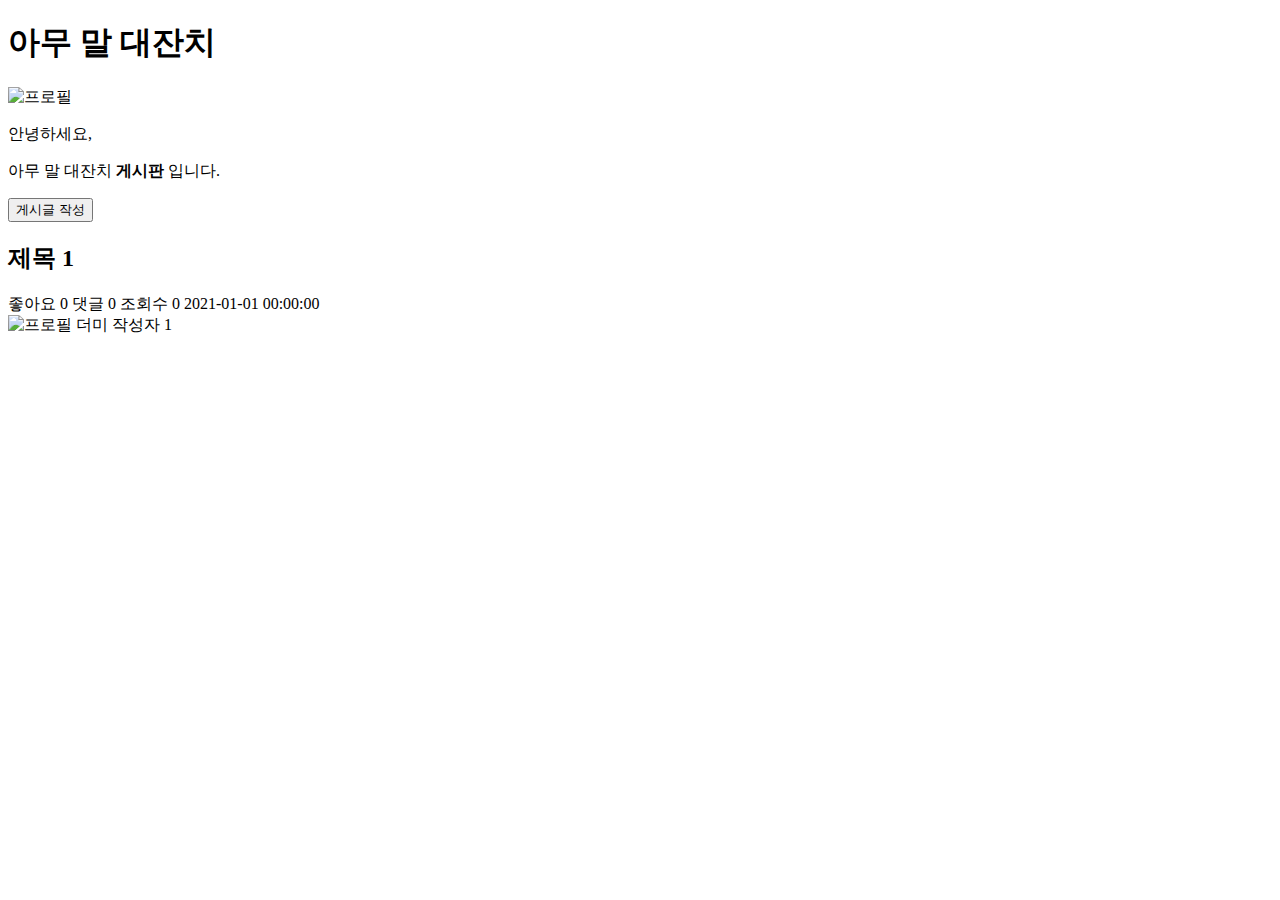
==== post/index/index.html @ ddf955ca "디렉토리 변경" ====
<!DOCTYPE html>
<html lang="ko">
<head>
    <meta charset="UTF-8">
    <meta name="viewport" content="width=device-width, initial-scale=1.0">
    <title>아무 말 대잔치</title>
    <link rel="stylesheet" href="../css/index.css">
</head>
<body>
    <header>
        <h1>아무 말 대잔치</h1>
        <div class="profile-container">
            <img src="../images/default-profile.png" alt="프로필" class="profile-image">
        </div>
    </header>

    <main>
        <div class="welcome-message">
            <p>안녕하세요,</p>
            <p>아무 말 대잔치 <strong>게시판</strong> 입니다.</p>
            <button class="write-button">게시글 작성</button>
        </div>

        <div class="post-list">
            <div class="post-item">
                <h2>제목 1</h2>
                <div class="post-info">
                    <span>좋아요 0 댓글 0 조회수 0</span>
                    <span class="date">2021-01-01 00:00:00</span>
                </div>
                <div class="post-author">
                    <img src="../images/default-profile.png" alt="프로필" class="author-image">
                    <span>더미 작성자 1</span>
                </div>
            </div>
        </div>
    </main>
    <script src="../js/index.js"></script>
</body>
</html>
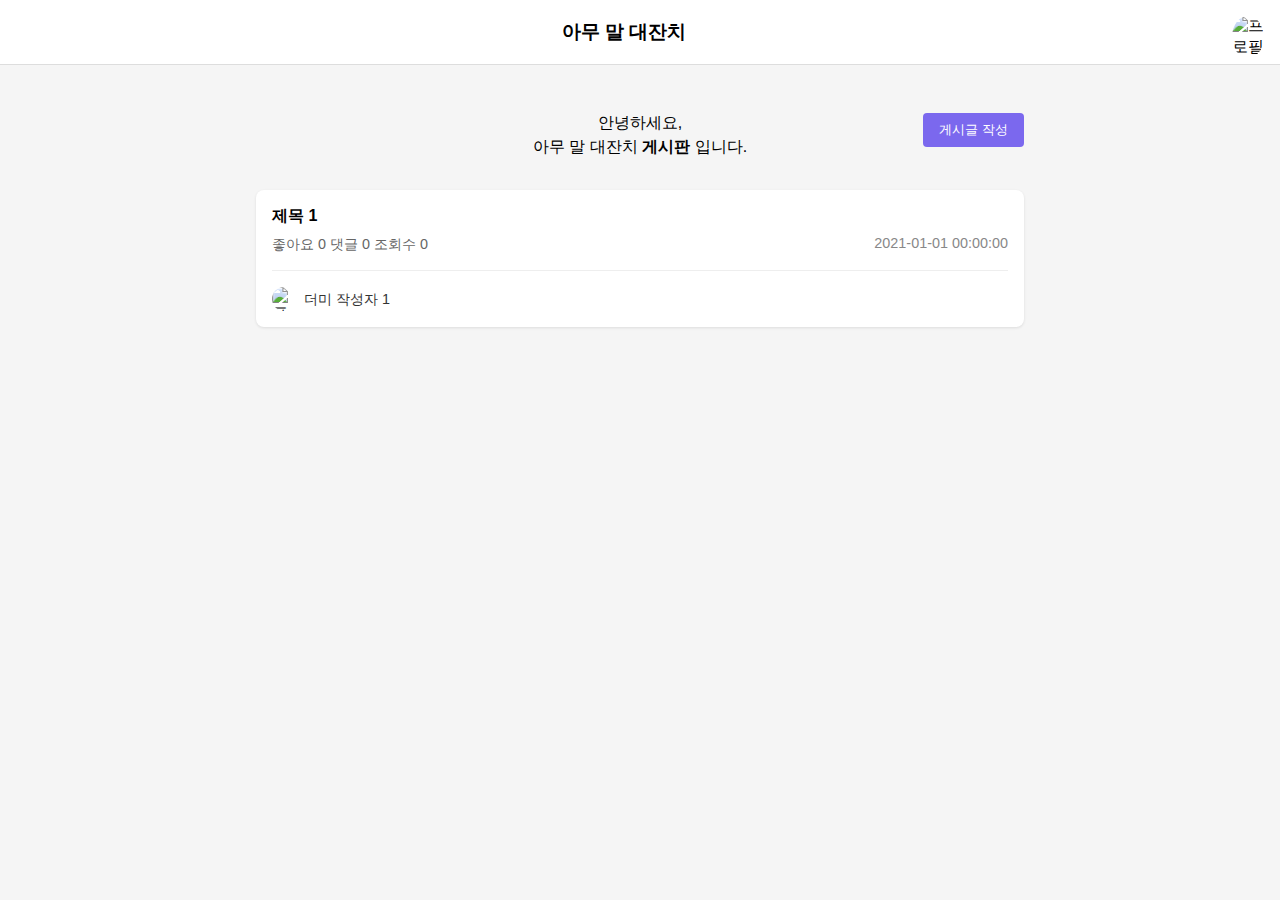
==== commit b14348bf: "디렉토리 변경" ====
--- a/post/index/index.html
+++ b/post/index/index.html
@@ -4,7 +4,7 @@
     <meta charset="UTF-8">
     <meta name="viewport" content="width=device-width, initial-scale=1.0">
     <title>아무 말 대잔치</title>
-    <link rel="stylesheet" href="../css/index.css">
+    <link rel="stylesheet" href="index.css">
 </head>
 <body>
     <header>
@@ -35,6 +35,6 @@
             </div>
         </div>
     </main>
-    <script src="../js/index.js"></script>
+    <script src="index.js"></script>
 </body>
 </html>--- a/post/index/index.css
+++ b/post/index/index.css
@@ -0,0 +1,117 @@
+* {
+    margin: 0;
+    padding: 0;
+    box-sizing: border-box;
+}
+
+body {
+    font-family: Arial, sans-serif;
+    background-color: #f5f5f5;
+}
+
+/* 헤더 */
+header {
+    background-color: white;
+    border-bottom: 1px solid #ddd;
+    padding: 1rem;
+    display: flex;
+    justify-content: space-between;
+    align-items: center;
+}
+
+header h1 {
+    font-size: 1.2rem;
+    text-align: center;
+    flex-grow: 1;
+}
+
+.profile-container {
+    width: 32px;
+    height: 32px;
+}
+
+.profile-image {
+    width: 100%;
+    height: 100%;
+    border-radius: 50%;
+}
+
+/* 메인 컨텐츠 */
+main {
+    max-width: 800px;
+    margin: 0 auto;
+    padding: 1rem;
+}
+
+/* 환영 메시지 */
+.welcome-message {
+    text-align: center;
+    margin: 2rem 0;
+    position: relative;
+}
+
+.welcome-message p {
+    margin: 0.2rem 0;
+}
+
+.write-button {
+    position: absolute;
+    right: 0;
+    top: 0;
+    background-color: #7B68EE;
+    color: white;
+    border: none;
+    padding: 0.5rem 1rem;
+    border-radius: 4px;
+    cursor: pointer;
+}
+
+/* 게시글 목록 */
+.post-list {
+    margin-top: 2rem;
+}
+
+.post-item {
+    background: white;
+    border-radius: 8px;
+    padding: 1rem;
+    margin-bottom: 1rem;
+    box-shadow: 0 1px 3px rgba(0,0,0,0.1);
+}
+
+.post-item h2 {
+    font-size: 1rem;
+    margin-bottom: 0.5rem;
+}
+
+.post-info {
+    display: flex;
+    justify-content: space-between;
+    color: #666;
+    font-size: 0.9rem;
+    margin-bottom: 1rem;
+}
+
+.post-info .date {
+    color: #888;
+}
+
+.post-author {
+    display: flex;
+    align-items: center;
+    gap: 0.5rem;
+    margin-top: 1rem;
+    padding-top: 1rem;
+    border-top: 1px solid #eee;
+}
+
+.author-image {
+    width: 24px;
+    height: 24px;
+    border-radius: 50%;
+}
+
+.post-author span {
+    font-size: 0.9rem;
+    color: #333;
+}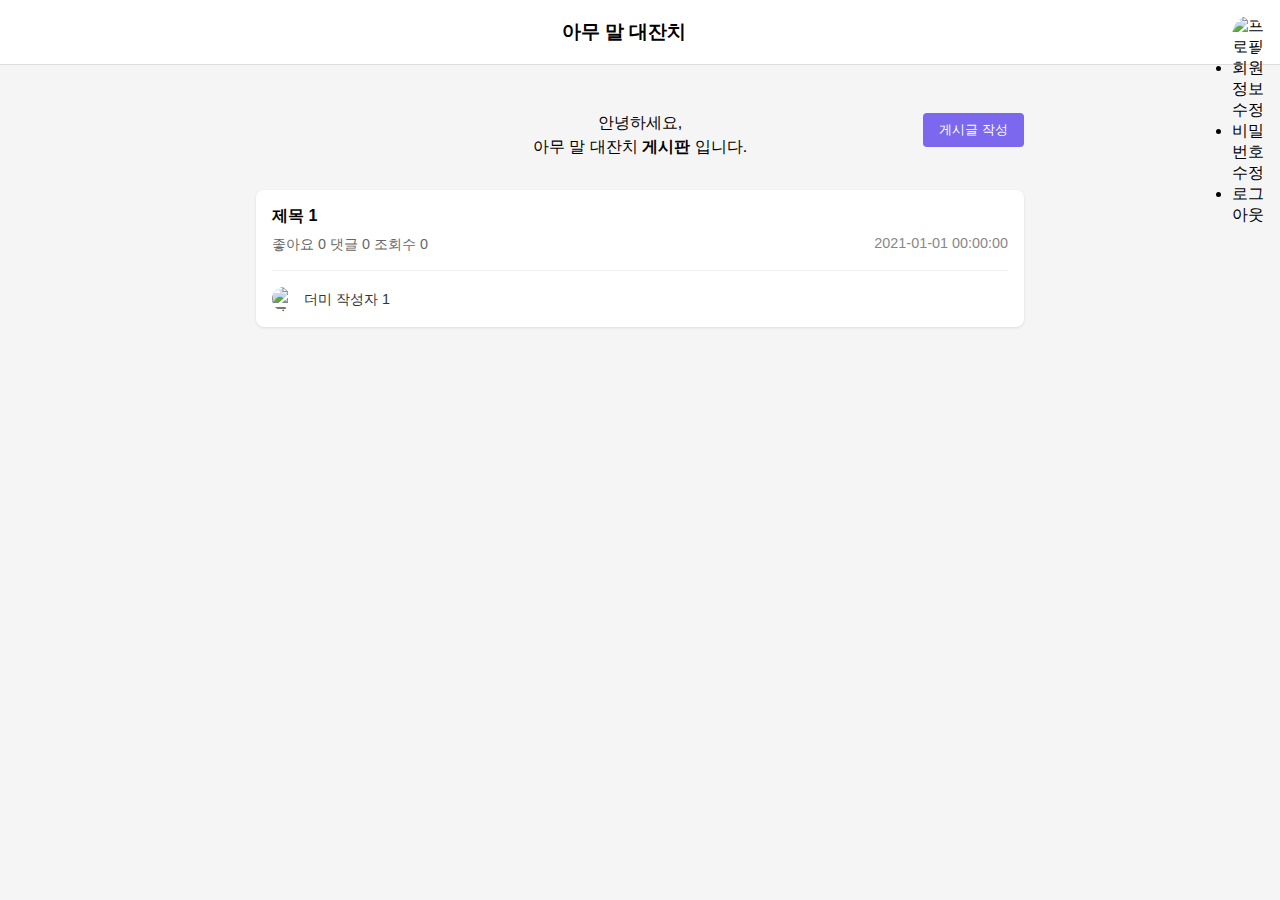
==== commit 1c6359b5: "header 변경" ====
--- a/post/index/index.html
+++ b/post/index/index.html
@@ -1,3 +1,4 @@
+<!-- 게시글 목록 조회 -->
 <!DOCTYPE html>
 <html lang="ko">
 <head>
@@ -10,8 +11,12 @@
     <header>
         <h1>아무 말 대잔치</h1>
         <div class="profile-container">
-            <img src="../images/default-profile.png" alt="프로필" class="profile-image">
-        </div>
+            <img src="../images/default-profile.png" alt="프로필" class="profile-image" id="profileDropdown">
+            <ul class="menu-list" id="menuList">
+                <li class="active">회원정보수정</li>
+                <li>비밀번호수정</li>
+                <li>로그아웃</li>
+            </ul>
     </header>
 
     <main>
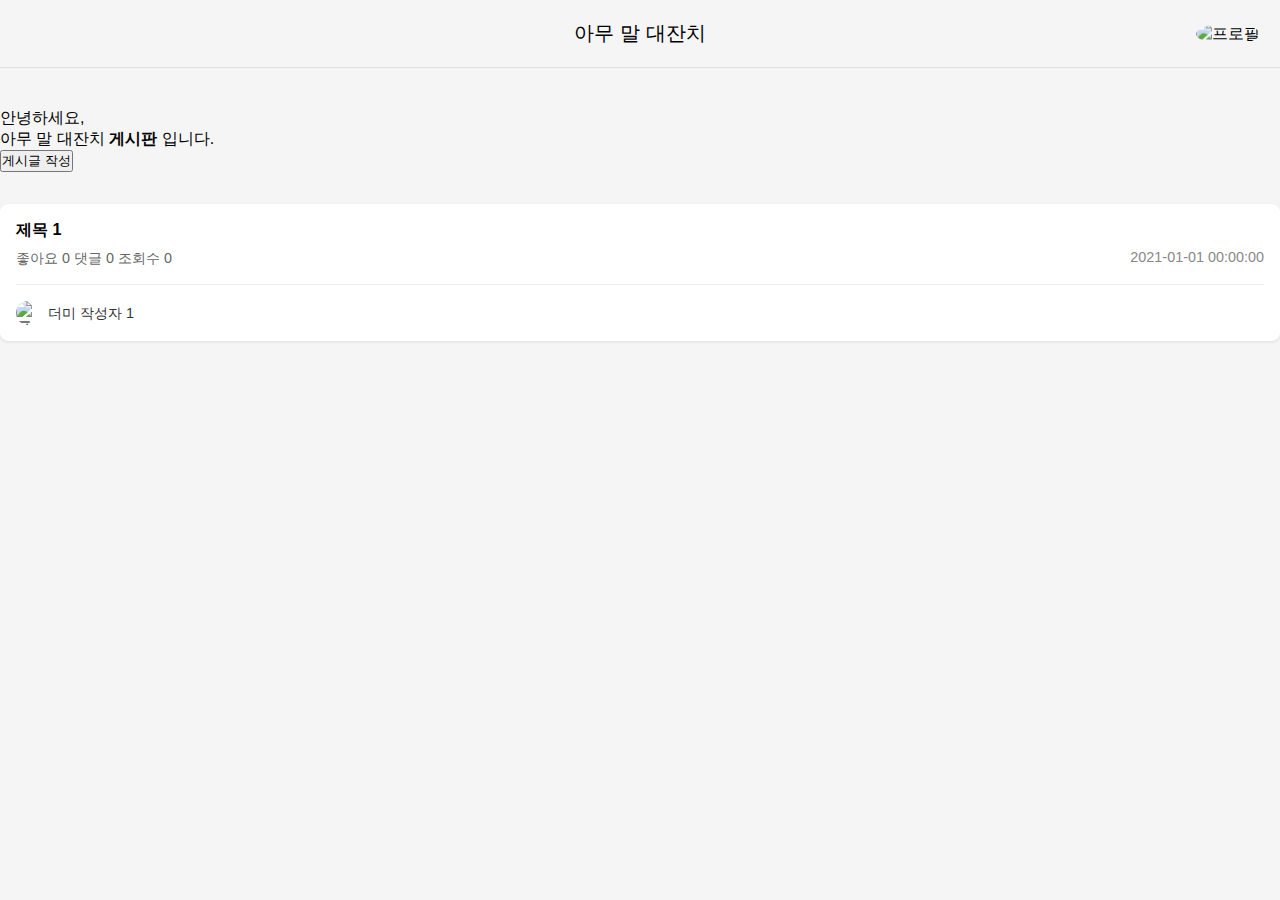
==== commit deae6082: "header 수정" ====
--- a/post/index/index.html
+++ b/post/index/index.html
@@ -10,14 +10,15 @@
 <body>
     <header>
         <h1>아무 말 대잔치</h1>
-        <div class="profile-container">
-            <img src="../images/default-profile.png" alt="프로필" class="profile-image" id="profileDropdown">
-            <ul class="menu-list" id="menuList">
-                <li class="active">회원정보수정</li>
-                <li>비밀번호수정</li>
-                <li>로그아웃</li>
-            </ul>
-    </header>
+            <div class="profile-container">
+                <img src="../images/default-profile.png" alt="프로필" class="profile-image" id="profileDropdown">
+                <ul class="menu-list" id="menuList">
+                    <li class="active">회원정보수정</li>
+                    <li>비밀번호수정</li>
+                    <li>로그아웃</li>
+                </ul>
+            </div>
+        </header>
 
     <main>
         <div class="welcome-message">
--- a/post/index/index.css
+++ b/post/index/index.css
@@ -9,61 +9,85 @@
     background-color: #f5f5f5;
 }
 
-/* 헤더 */
+/* 헤더 스타일 */
 header {
-    background-color: white;
-    border-bottom: 1px solid #ddd;
-    padding: 1rem;
     display: flex;
-    justify-content: space-between;
+    justify-content: center;
     align-items: center;
+    position: relative;
+    margin-bottom: 40px;
+    padding: 20px 0;
+    border-bottom: 1px solid #e0e0e0;
+    width: 100%;
 }
 
 header h1 {
-    font-size: 1.2rem;
-    text-align: center;
-    flex-grow: 1;
+    font-size: 20px;
+    font-weight: 500;
 }
 
 .profile-container {
-    width: 32px;
-    height: 32px;
+    position: absolute;
+    right: 20px;
+    top: 50%;
+    transform: translateY(-50%);
 }
 
 .profile-image {
-    width: 100%;
-    height: 100%;
+    width: 40px;
+    height: 40px;
     border-radius: 50%;
+    cursor: pointer;
+    object-fit: cover;
 }
 
-/* 메인 컨텐츠 */
-main {
-    max-width: 800px;
-    margin: 0 auto;
-    padding: 1rem;
+/* 드롭다운 메뉴 */
+.menu-list {
+    position: absolute;
+    top: 45px;
+    right: 0;
+    background: #fff;
+    border: 1px solid #e0e0e0;
+    border-radius: 4px;
+    width: 150px;
+    padding: 8px 0;
+    box-shadow: 0 2px 4px rgba(0,0,0,0.1);
+    display: none;
+    z-index: 1000;
 }
 
-/* 환영 메시지 */
-.welcome-message {
-    text-align: center;
-    margin: 2rem 0;
-    position: relative;
+.menu-list.show {
+    display: block;
 }
 
-.welcome-message p {
-    margin: 0.2rem 0;
+.menu-list li {
+    list-style: none;
+    padding: 8px 16px;
+    font-size: 14px;
+    cursor: pointer;
 }
 
-.write-button {
-    position: absolute;
-    right: 0;
-    top: 0;
-    background-color: #7B68EE;
-    color: white;
-    border: none;
-    padding: 0.5rem 1rem;
-    border-radius: 4px;
-    cursor: pointer;
+.menu-list li:hover {
+    background-color: #f5f5f5;
+}
+
+/* 반응형 스타일 */
+@media (max-width: 480px) {
+    .container {
+        padding: 0;
+    }
+    
+    .main-content {
+        padding: 0 16px;
+    }
+    
+    header h1 {
+        font-size: 18px;
+    }
+    
+    .profile-container {
+        right: 16px;
+    }
 }
 
 /* 게시글 목록 */
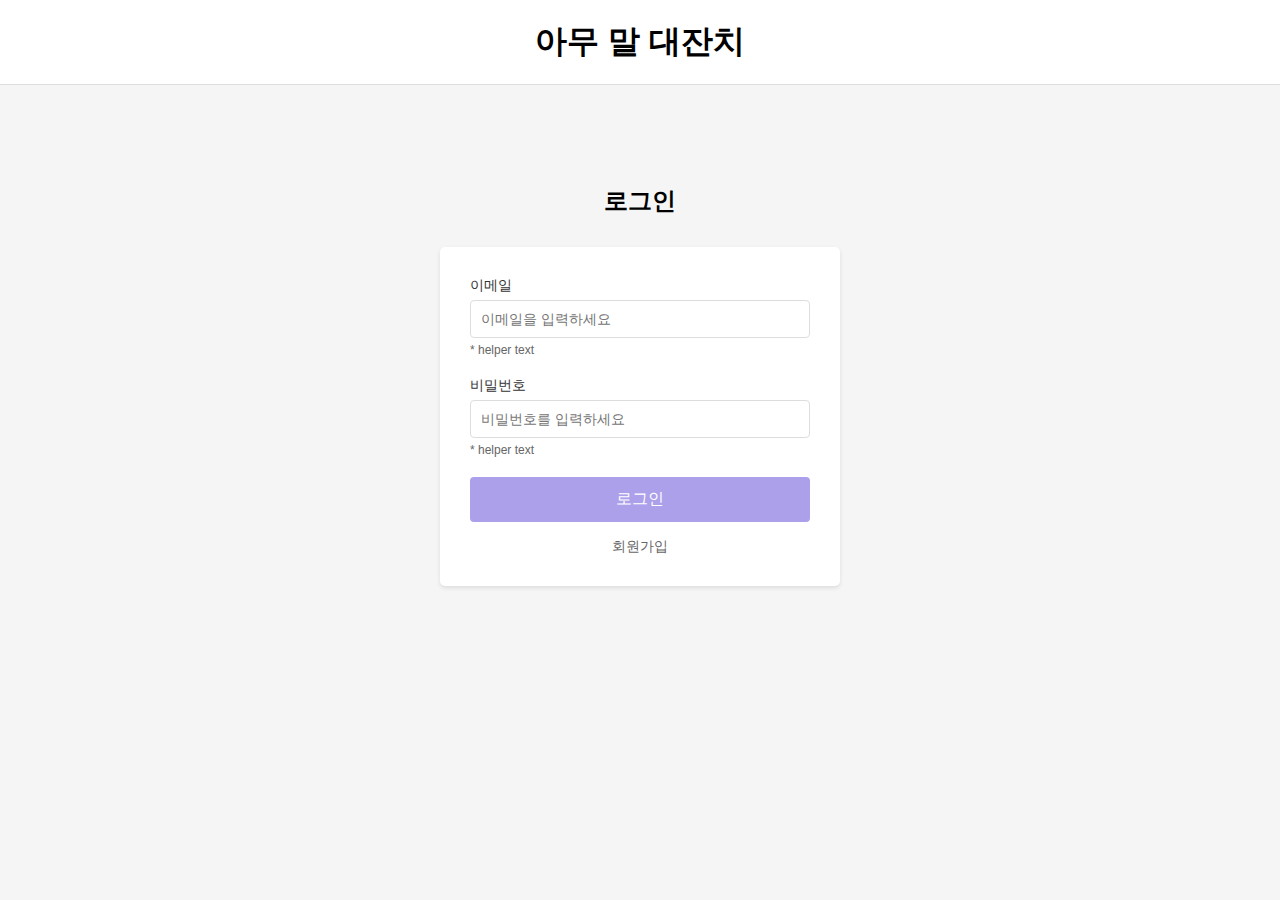
==== commit 0c2420b0: "로그인 유지" ====
--- a/post/index/index.html
+++ b/post/index/index.html
@@ -1,4 +1,4 @@
-<!-- 게시글 목록 조회 -->
+<!-- index.html -->
 <!DOCTYPE html>
 <html lang="ko">
 <head>
@@ -10,15 +10,15 @@
 <body>
     <header>
         <h1>아무 말 대잔치</h1>
-            <div class="profile-container">
-                <img src="../images/default-profile.png" alt="프로필" class="profile-image" id="profileDropdown">
-                <ul class="menu-list" id="menuList">
-                    <li class="active">회원정보수정</li>
-                    <li>비밀번호수정</li>
-                    <li>로그아웃</li>
-                </ul>
-            </div>
-        </header>
+        <div class="profile-container">
+            <img src="../images/default-profile.png" alt="프로필" class="profile-image" id="profileDropdown">
+            <ul class="menu-list" id="menuList">
+                <li>회원정보수정</li>
+                <li>비밀번호수정</li>
+                <li>로그아웃</li>
+            </ul>
+        </div>
+    </header>
 
     <main>
         <div class="welcome-message">
@@ -28,15 +28,15 @@
         </div>
 
         <div class="post-list">
-            <div class="post-item">
-                <h2>제목 1</h2>
+            <div class="post-item" data-post-id="1">
+                <h2>제목</h2>
                 <div class="post-info">
                     <span>좋아요 0 댓글 0 조회수 0</span>
-                    <span class="date">2021-01-01 00:00:00</span>
+                    <span class="date">2024-02-17</span>
                 </div>
                 <div class="post-author">
                     <img src="../images/default-profile.png" alt="프로필" class="author-image">
-                    <span>더미 작성자 1</span>
+                    <span>작성자</span>
                 </div>
             </div>
         </div>
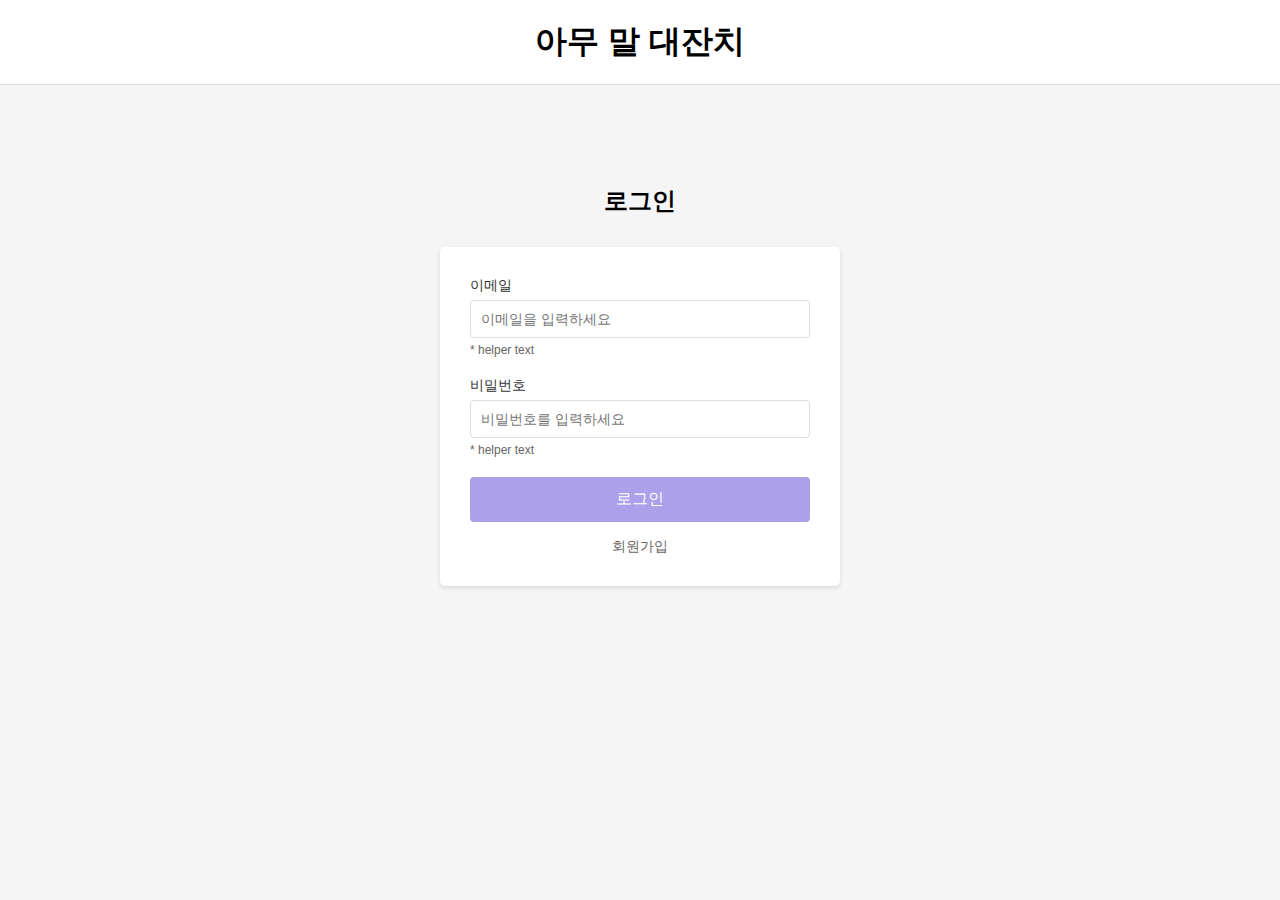
==== commit c265ea50: "api.js 연결" ====
--- a/post/index/index.html
+++ b/post/index/index.html
@@ -41,6 +41,7 @@
             </div>
         </div>
     </main>
+    <script src="../../js/api.js"></script>
     <script src="index.js"></script>
 </body>
 </html>--- a/post/index/index.css
+++ b/post/index/index.css
@@ -1,3 +1,4 @@
+/* index.css */
 * {
     margin: 0;
     padding: 0;
@@ -34,11 +35,18 @@
 }
 
 .profile-image {
-    width: 40px;
-    height: 40px;
+    width: 32px;
+    height: 32px;
     border-radius: 50%;
     cursor: pointer;
     object-fit: cover;
+    border: 1px solid #e0e0e0;
+}
+
+.profile-image:hover {
+    border-color: #7F6AEE;
+    transform: scale(1.05);
+    transition: all 0.2s ease;
 }
 
 /* 드롭다운 메뉴 */
@@ -71,23 +79,41 @@
     background-color: #f5f5f5;
 }
 
-/* 반응형 스타일 */
-@media (max-width: 480px) {
-    .container {
-        padding: 0;
-    }
-    
-    .main-content {
-        padding: 0 16px;
-    }
-    
-    header h1 {
-        font-size: 18px;
-    }
-    
-    .profile-container {
-        right: 16px;
-    }
+/* 메인 컨텐츠 */
+main {
+    max-width: 768px;
+    margin: 0 auto;
+    padding: 0 20px;
+}
+
+.welcome-message {
+    text-align: center;
+    margin-bottom: 40px;
+}
+
+.welcome-message p {
+    font-size: 24px;
+    line-height: 1.5;
+}
+
+.welcome-message strong {
+    color: #7F6AEE;
+}
+
+.write-button {
+    margin-top: 20px;
+    padding: 12px 24px;
+    background-color: #ACA0EB;
+    color: white;
+    border: none;
+    border-radius: 4px;
+    font-size: 16px;
+    cursor: pointer;
+    transition: background-color 0.2s ease;
+}
+
+.write-button:hover {
+    background-color: #7F6AEE;
 }
 
 /* 게시글 목록 */
@@ -98,34 +124,31 @@
 .post-item {
     background: white;
     border-radius: 8px;
-    padding: 1rem;
-    margin-bottom: 1rem;
+    padding: 20px;
+    margin-bottom: 16px;
     box-shadow: 0 1px 3px rgba(0,0,0,0.1);
+    cursor: pointer;
 }
 
 .post-item h2 {
-    font-size: 1rem;
-    margin-bottom: 0.5rem;
+    font-size: 18px;
+    margin-bottom: 12px;
 }
 
 .post-info {
     display: flex;
     justify-content: space-between;
     color: #666;
-    font-size: 0.9rem;
-    margin-bottom: 1rem;
-}
-
-.post-info .date {
-    color: #888;
+    font-size: 14px;
+    margin-bottom: 12px;
 }
 
 .post-author {
     display: flex;
     align-items: center;
-    gap: 0.5rem;
-    margin-top: 1rem;
-    padding-top: 1rem;
+    gap: 8px;
+    margin-top: 12px;
+    padding-top: 12px;
     border-top: 1px solid #eee;
 }
 
@@ -133,9 +156,34 @@
     width: 24px;
     height: 24px;
     border-radius: 50%;
+    object-fit: cover;
 }
 
-.post-author span {
-    font-size: 0.9rem;
-    color: #333;
+.post-item {
+    cursor: pointer;
+    transition: transform 0.2s ease-in-out;
+}
+
+.post-item:hover {
+    transform: translateY(-2px);
+    box-shadow: 0 4px 6px rgba(0,0,0,0.1);
+}
+
+/* 반응형 스타일 */
+@media (max-width: 480px) {
+    header h1 {
+        font-size: 18px;
+    }
+    
+    .profile-container {
+        right: 16px;
+    }
+    
+    main {
+        padding: 0 16px;
+    }
+    
+    .welcome-message p {
+        font-size: 20px;
+    }
 }